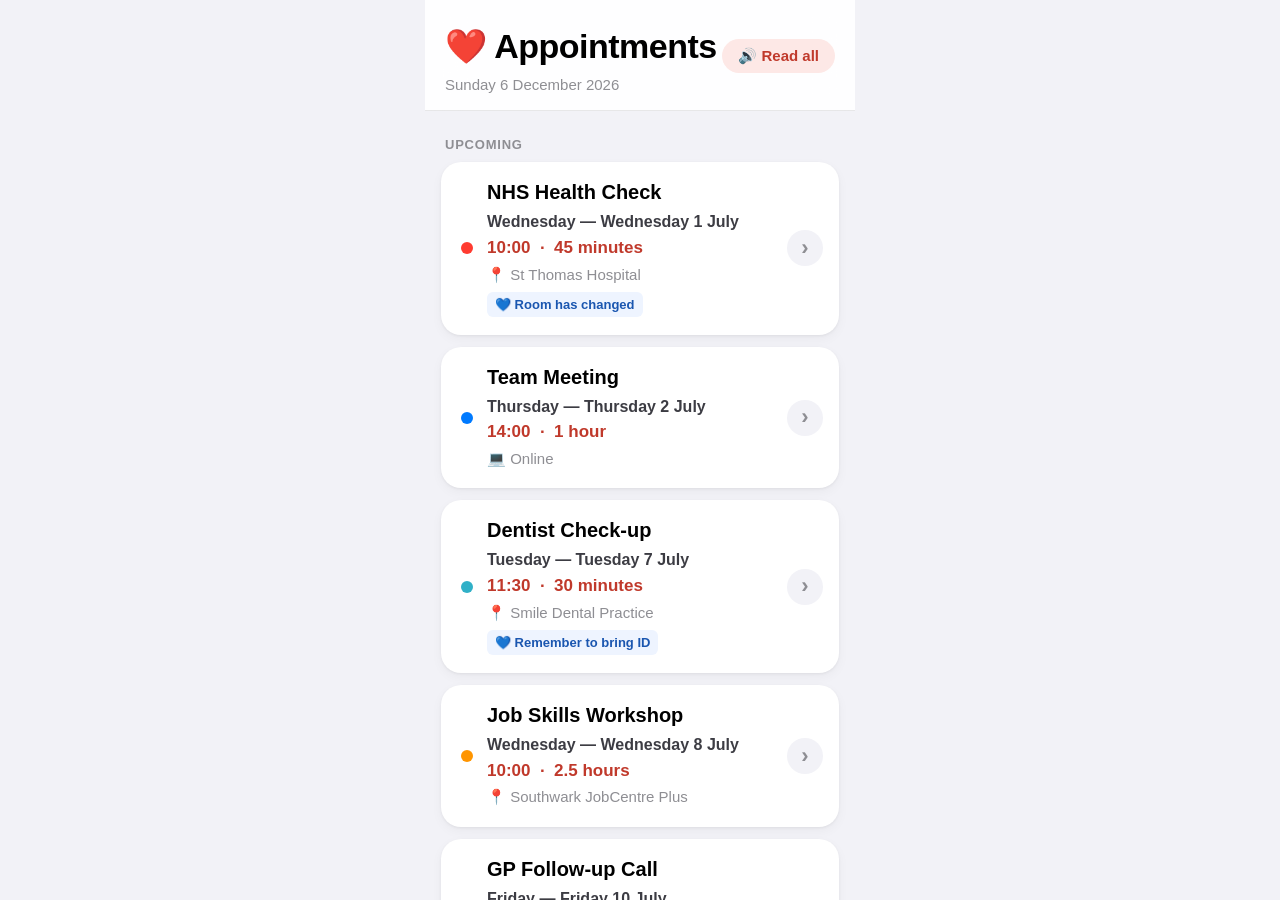
==== index.html @ 2bb72dc6 "Reorganise into appointment-planner/ subfolder with separate HTML, CSS, JS files" ====
<!DOCTYPE html>
<html lang="en">
<head>
  <meta charset="UTF-8">
  <meta http-equiv="refresh" content="0; url=appointment-planner/">
  <title>Heart n Soul</title>
</head>
<body>
  <a href="appointment-planner/">Open the app</a>
</body>
</html>
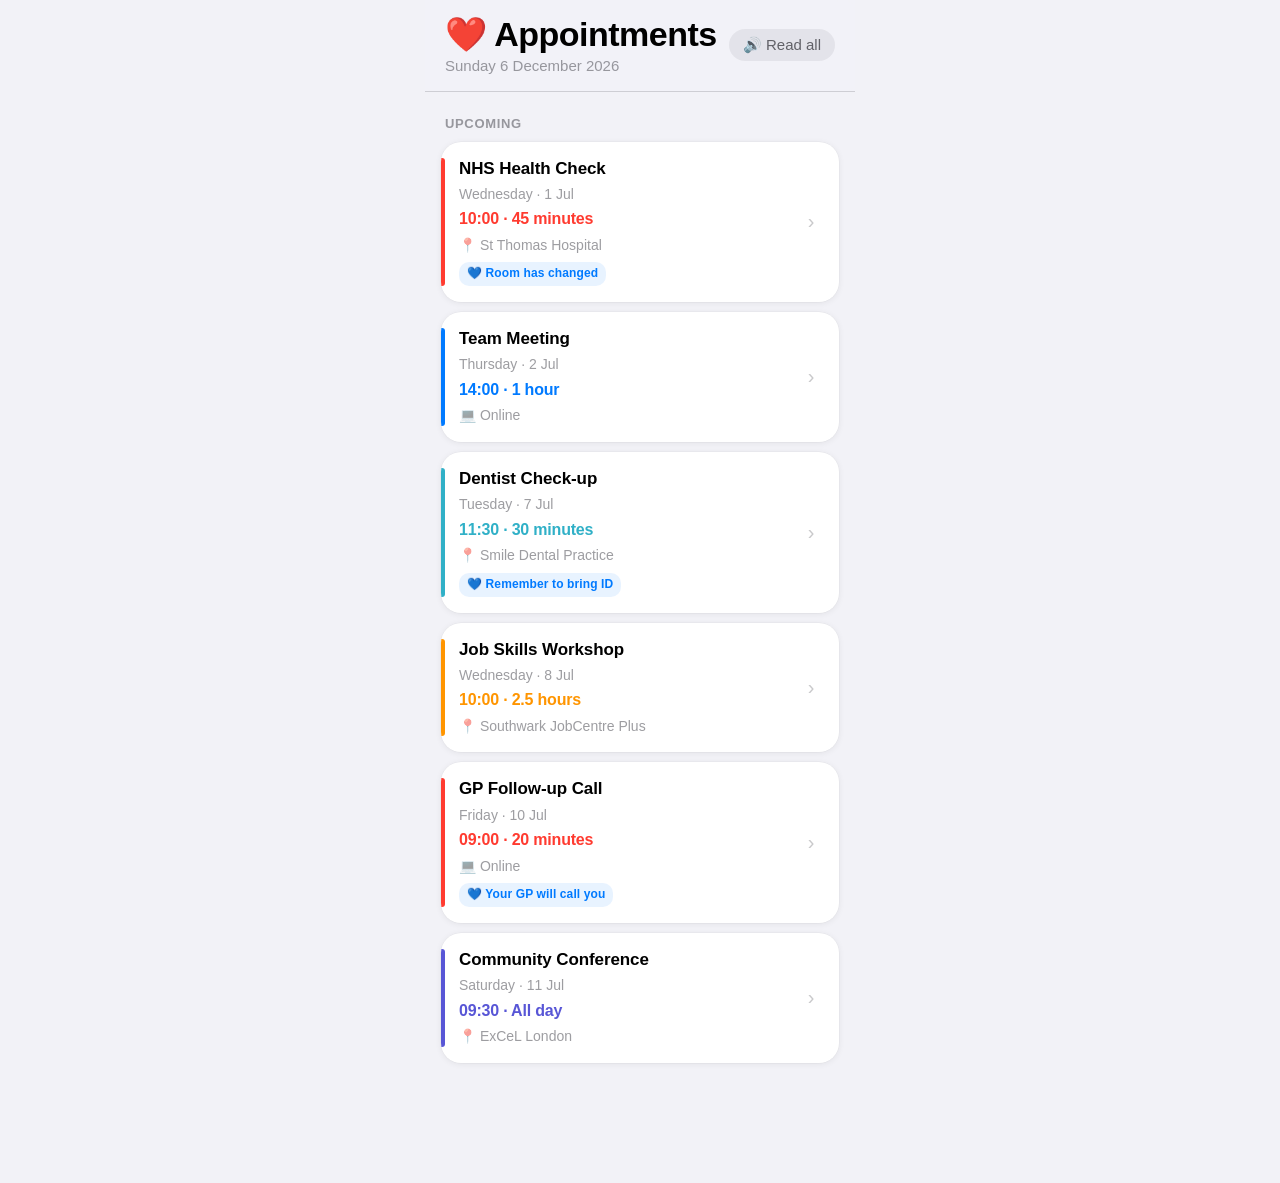
==== commit 8b5134ad: "Handover cleanup: legacy pages redirect to app, final QR code, full README" ====
--- a/index.html
+++ b/index.html
@@ -3,7 +3,8 @@
 <head>
   <meta charset="UTF-8">
   <meta http-equiv="refresh" content="0; url=appointment-planner/">
-  <title>Heart n Soul</title>
+  <title>My Appointments</title>
+  <script>window.location.replace("appointment-planner/");</script>
 </head>
 <body>
   <a href="appointment-planner/">Open the app</a>
